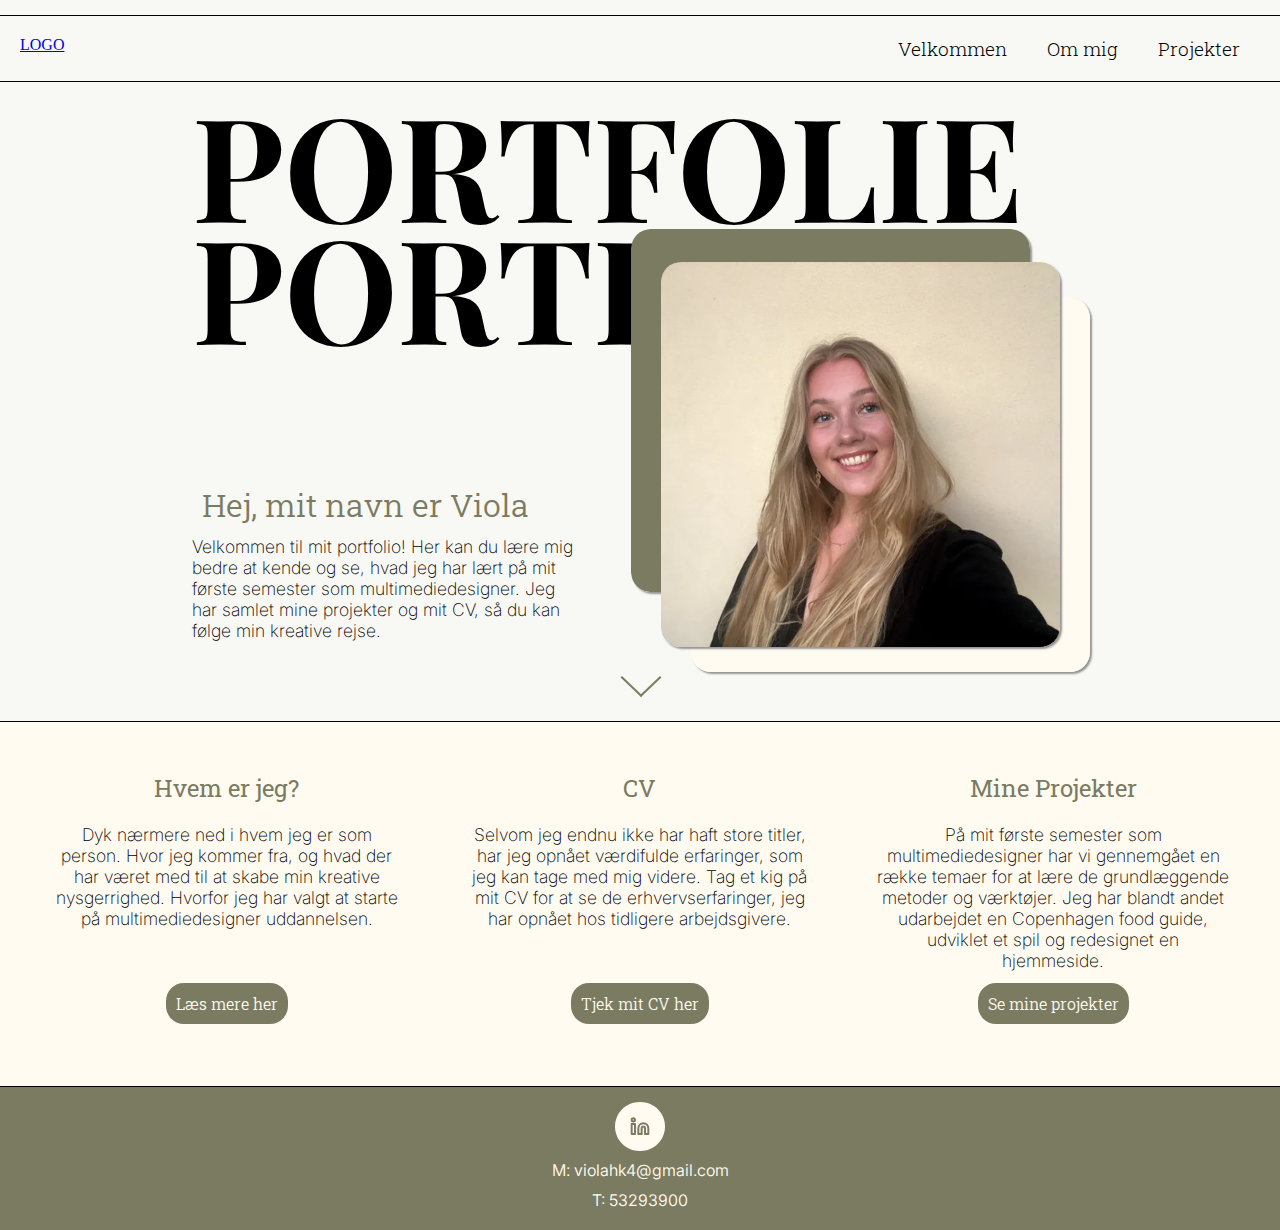
==== index.html @ 85fb4f6e "små rettelser på sider" ====
<!DOCTYPE html>
<html lang="en">
  <head>
    <meta charset="UTF-8" />
    <meta name="viewport" content="width=device-width, initial-scale=1.0" />
    <link rel="stylesheet" href="css/generel.css" />
    <link rel="stylesheet" href="css/index.css" />
    <link rel="preconnect" href="https://fonts.googleapis.com" />
    <link rel="preconnect" href="https://fonts.gstatic.com" crossorigin />
    <link href="https://fonts.googleapis.com/css2?family=Playfair+Display:ital,wght@0,400..900;1,400..900&display=swap" rel="stylesheet" />
    <link rel="preconnect" href="https://fonts.googleapis.com" />
    <link rel="preconnect" href="https://fonts.gstatic.com" crossorigin />
    <link href="https://fonts.googleapis.com/css2?family=Playfair+Display:ital,wght@0,400..900;1,400..900&family=Roboto+Slab:wght@100..900&display=swap" rel="stylesheet" />
    <link rel="preconnect" href="https://fonts.googleapis.com" />
    <link rel="preconnect" href="https://fonts.gstatic.com" crossorigin />
    <link href="https://fonts.googleapis.com/css2?family=Inter:ital,opsz,wght@0,14..32,100..900;1,14..32,100..900&family=Playfair+Display:ital,wght@0,400..900;1,400..900&family=Roboto+Slab:wght@100..900&display=swap" rel="stylesheet" />
    <link rel="preconnect" href="https://fonts.googleapis.com" />
    <link rel="preconnect" href="https://fonts.gstatic.com" crossorigin />
    <link href="https://fonts.googleapis.com/css2?family=Inter:ital,opsz,wght@0,14..32,100..900;1,14..32,100..900&family=Playfair+Display+SC:ital,wght@0,400;0,700;0,900;1,400;1,700;1,900&family=Playfair+Display:ital,wght@0,400..900;1,400..900&family=Roboto+Slab:wght@100..900&display=swap" rel="stylesheet" />
    <title>Forside</title>
  </head>
  <body>
    <header>
      <div class="logo">
        <a href="index.html">LOGO </a>
      </div>
      <nav>
        <ul class="menu">
          <li>
            <a href="index.html" class="button-link">Velkommen</a>
          </li>
          <li>
            <a href="ommig.html" class="button-link">Om mig</a>
          </li>
          <li>
            <a href="projekter.html" class="button-link">Projekter</a>
          </li>
        </ul>
        <div class="burger">
          <div class="line"></div>
          <div class="line"></div>
          <div class="line"></div>
        </div>
      </nav>
    </header>
    <main>
      <div class="flex">
        <div class="overskrift">
          <h1>PORTFOLIE</h1>
          <h1>PORTFOLIE</h1>
        </div>
        <div class="billeder">
          <img src="billeder.tmp/greenbox.svg" class="box1" alt="greenbox" />
          <img src="billeder.tmp/portraet2_resultat.webp" class="portraet" alt="portraet" />
          <img src="billeder.tmp/beigebox.svg" class="box2" alt="beigebox" />
        </div>
        <div class="introduktion">
          <h2>Hej, mit navn er Viola</h2>
          <p>Velkommen til mit portfolio! Her kan du lære mig bedre at kende og se, hvad jeg har lært på mit første semester som multimediedesigner. Jeg har samlet mine projekter og mit CV, så du kan følge min kreative rejse.</p>
        </div>
        <div class="pil_box">
          <a href="#sektion1"><img src="billeder.tmp/pilned.svg" class="pilned" alt="pilned" /></a>
        </div>
      </div>
      <div class="grid_1-1-1">
        <div class="oversigt">
          <h3 id="sektion1">Hvem er jeg?</h3>
          <p>Dyk nærmere ned i hvem jeg er som person. Hvor jeg kommer fra, og hvad der har været med til at skabe min kreative nysgerrighed. Hvorfor jeg har valgt at starte på multimediedesigner uddannelsen.</p>
          <div>
            <a href="ommig.html" class="knap">Læs mere her </a>
          </div>
        </div>
        <div class="oversigt">
          <h3>CV</h3>
          <p>Selvom jeg endnu ikke har haft store titler, har jeg opnået værdifulde erfaringer, som jeg kan tage med mig videre. Tag et kig på mit CV for at se de erhvervserfaringer, jeg har opnået hos tidligere arbejdsgivere.</p>
          <div>
            <a href="ommig.html" class="knap">Tjek mit CV her</a>
          </div>
        </div>
        <div class="oversigt">
          <h3>Mine Projekter</h3>
          <p>På mit første semester som multimediedesigner har vi gennemgået en række temaer for at lære de grundlæggende metoder og værktøjer. Jeg har blandt andet udarbejdet en Copenhagen food guide, udviklet et spil og redesignet en hjemmeside.</p>
          <div>
            <a href="projekter.html" class="knap">Se mine projekter </a>
          </div>
        </div>
      </div>
    </main>
    <footer>
      <a href="www.linkedin.com/in/viola-holm-knudsen-0602ba239"><img src="billeder.tmp/linkedin.svg" alt="linkedin" /></a>
      <p>M: violahk4@gmail.com</p>
      <p>T: 53293900</p>
    </footer>
    <script src="menu.js"></script>
  </body>
</html>
---- css/generel.css ----
/*************** Reset *********************/
* {
  margin: 0px;
  padding: 0px;
  box-sizing: border-box;
}

/* main {
  margin: 20px;
} */

img {
  max-width: 100%;

  object-fit: cover;
}

/* baggrundsfarven på hele siden */
body {
  background-color: rgb(248, 248, 244);
}

h1 {
  font-family: Playfair Display;
  font-size: 2.5rem;
  font-weight: 200;
}

h2 {
  font-family: Roboto slab;
}

h3 {
  font-family: Roboto slab;
}

p {
  font-family: Inter;
  font-weight: 200;
}

/* Menu */
header {
  position: relative;
  border-top: 1px solid;
  border-bottom: 1px solid;
  margin-top: 15px;
  display: flex;
  justify-content: space-between; /* The space-between value displays the flex items with space between them: */
  /* align-items: center; */
  padding: 20px;
}

.menu {
  display: flex;
  list-style: none;
  /* margin: 0;
  padding: 0; */
}

nav {
  display: flex;
  align-items: center;
}

.button-link {
  text-decoration: none; /* Removes the underline */
  font-family: Roboto slab;
  font-size: 1.2rem;
  font-weight: 300; /* font tykkelse */
  color: black;
  padding: 20px;
}

.button-link:hover {
  font-family: Playfair Display SC;
}

/* Burgermenu */
.burger {
  width: 30px;
  height: 20px;
  cursor: pointer;
}

.burger .line {
  width: 100%;
  height: 1px;
  background-color: black;
  margin-bottom: 5px;
  transition: 0.2s linear;
}
.burger {
  display: none;
}

@media screen and (max-width: 800px) {
  .menu {
    display: none;
  }
  .burger {
    display: block;
  }
  .burger.active .line:nth-child(1) {
    transform: rotate(45deg) translate(5px, 5px);
    transition: 0.2s linear;
  }

  .burger.active .line:nth-child(2) {
    opacity: 0;
    transition: 0.15s linear;
    /* Stregen bliver usynlig, når der bliver trykket, da den danner et kryds, kun med line 1 og 2 */
  }

  .burger.active .line:nth-child(3) {
    transform: rotate(-45deg) translate(5px, -5px);
    transition: 0.2s linear;
  }

  nav.active .menu {
    display: block;
    background-color: #ffffff;
    position: absolute;
    top: 94px;
    left: 0;
    width: 100%;
    /* box-shadow: 0 10px 10px rgba(0, 0, 0, 0.1); */
    z-index: 4;
  }

  nav.active .menu li {
    margin: 10px 20px;
  }

  nav.active .menu a {
    font-size: 24px;
  }
}

footer {
  padding: 15px;
  background-color: rgb(123, 123, 97);
  text-align: center;
  color: rgb(255, 251, 241);
  p {
    font-weight: 350;
    padding: 5px;
  }
}
---- css/index.css ----
/*************** Reset *********************/
* {
  margin: 0px;
  padding: 0px;
  box-sizing: border-box;
}

img {
  border-radius: 20px;
}

.flex {
  margin: 20px;
}

/* Overlap af billeder */
.billeder {
  display: grid;
  justify-items: center;
  align-items: center;
  margin: 35px;
  margin-top: -24px;
}

.billeder img {
  box-shadow: 2px 2px 2px rgb(149, 149, 149);
  width: 100%;
  height: auto;
}

.box1 {
  z-index: 1;
  margin-right: 50px;
  margin-bottom: -215px;
}

.box2 {
  z-index: 2;
  margin-top: -275px;
  margin-left: 50px;
}

.portraet {
  z-index: 3;
  margin-top: -60px;
}

.overskrift {
  text-align: center;
  h1 {
    font-size: 4rem;
    line-height: 85%;
    font-weight: 700;
  }
}

.introduktion {
  text-align: center;
  margin-bottom: 40px;
  h2 {
    font-weight: 200;
    margin: 10px;
    color: rgb(123, 123, 97);
  }
}

.grid_1-1-1 {
  text-align: center;
  background-color: rgb(255, 251, 241);
  padding: 20px;
  h3 {
    font-size: 1.5rem;
    margin: 10px;
    font-weight: 400;
    color: rgb(123, 123, 97);
  }
  border-top: 1px solid;
  border-bottom: 1px solid;
}

.knap {
  background-color: rgb(123, 123, 97);
  padding: 10px;
  border-radius: 20px;
  display: inline-block;
  margin: 20px;
  font-family: Roboto slab;
  font-weight: 350;
  color: rgb(255, 251, 241);
  border: 2px solid;
  text-decoration: none;
}

.knap:hover {
  background-color: rgb(255, 251, 241);
  color: rgb(123, 123, 97);
}

.pil_box {
  display: flex;
  justify-content: center;

  margin-top: -5%;
}

.pilned:hover {
  transform: scale(1.3);
}

/* Scroll ved klik af pil ned knap */
:root {
  overflow-y: scroll;
  scroll-behavior: smooth;
}

@media only screen and (min-width: 800px) {
  .grid_1-1-1 {
    display: grid;
    grid-template-columns: 1fr 1fr 1fr;
    .oversigt {
      padding: 20px;
      p {
        font-size: 1.1rem;
      }
    }
  }

  .flex {
    margin-left: 15%;
  }

  .overskrift {
    text-align: left;
    h1 {
      font-size: 9rem;
      line-height: 85%;
    }
  }

  .introduktion {
    text-align: left;
    margin-top: -21%;
    margin-bottom: 8%;
    h2 {
      font-size: 2rem;
      font-weight: 350;
      color: rgb(123, 123, 97);
    }
    p {
      width: 35ch;
      font-size: 1.1rem;
    }
  }

  .billeder {
    display: grid;
    justify-items: center;
    align-items: center;
    margin: 35px;
    margin-top: -11%;
  }

  .billeder img {
    box-shadow: 2px 2px 2px rgb(149, 149, 149);
    width: 40%;
    height: auto;
  }

  .box1 {
    z-index: 1;
    margin-right: -21%;
    margin-bottom: -36%;
  }

  .box2 {
    z-index: 2;
    margin-top: -35%;
    margin-left: 33%;
  }

  .portraet {
    z-index: 3;
    margin-right: -27%;
    margin-top: 3%;
  }

  .pil_box {
    display: flex;
    justify-content: center;
    margin-right: 16%;
    margin-top: -5%;
  }

  .oversigt {
    display: flex;
    flex-direction: column;
    p {
      margin: 10px;
    }
  }

  .oversigt :last-child {
    margin-top: auto;
  }
  .knap {
    margin-top: 10px;
  }
}
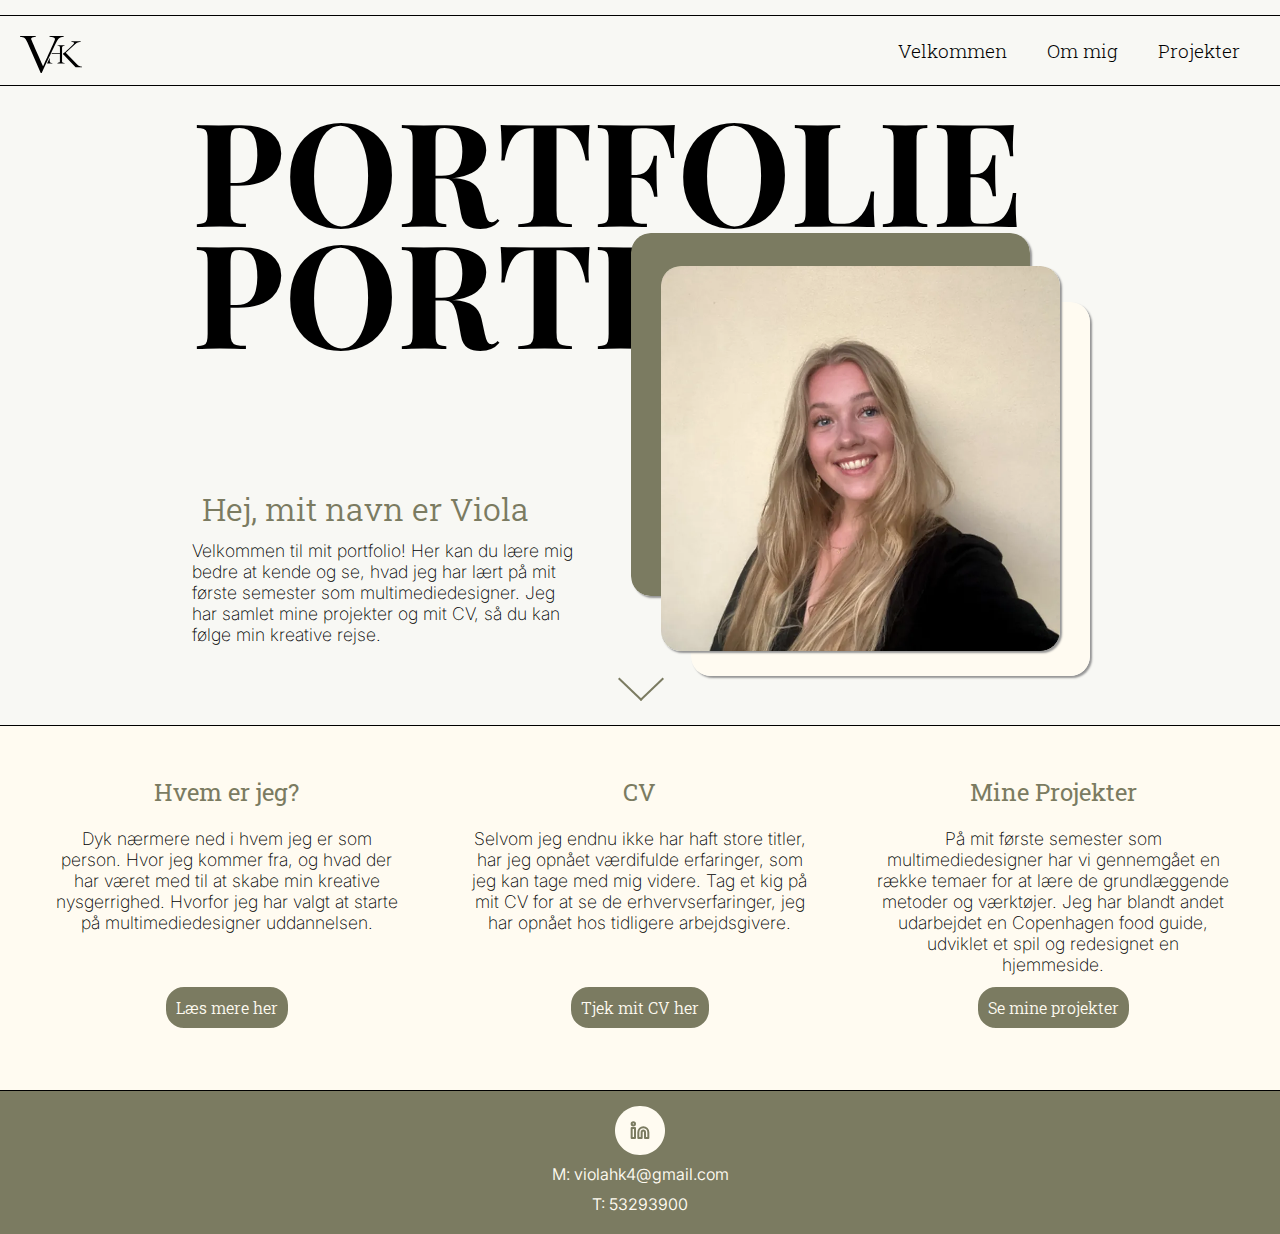
==== commit 1b97b183: "logo tilføjet til alle sider" ====
--- a/index.html
+++ b/index.html
@@ -22,7 +22,7 @@
   <body>
     <header>
       <div class="logo">
-        <a href="index.html">LOGO </a>
+        <a href="index.html"><img src="billeder.tmp/logo.svg" alt="logo" /> </a>
       </div>
       <nav>
         <ul class="menu">
--- a/css/generel.css
+++ b/css/generel.css
@@ -11,7 +11,6 @@
 
 img {
   max-width: 100%;
-
   object-fit: cover;
 }
 
@@ -37,6 +36,14 @@
 p {
   font-family: Inter;
   font-weight: 200;
+}
+
+.logo {
+  width: 5%;
+  margin-bottom: -1%;
+  img {
+    border-radius: none;
+  }
 }
 
 /* Menu */
@@ -95,6 +102,14 @@
 }
 
 @media screen and (max-width: 800px) {
+  .logo {
+    width: 12%;
+    margin-bottom: -1%;
+    img {
+      border-radius: none;
+    }
+  }
+
   .menu {
     display: none;
   }
--- a/css/index.css
+++ b/css/index.css
@@ -3,10 +3,6 @@
   margin: 0px;
   padding: 0px;
   box-sizing: border-box;
-}
-
-img {
-  border-radius: 20px;
 }
 
 .flex {
@@ -26,6 +22,7 @@
   box-shadow: 2px 2px 2px rgb(149, 149, 149);
   width: 100%;
   height: auto;
+  border-radius: 20px;
 }
 
 .box1 {
@@ -114,6 +111,36 @@
 }
 
 @media only screen and (min-width: 800px) {
+  .overskrift,
+  .introduktion {
+    animation-name: slide_in;
+    animation-duration: 3s;
+    animation-iteration-count: 1;
+  }
+
+  @keyframes slide_in {
+    from {
+      translate: -1000px;
+    }
+    to {
+      translate: 0px;
+    }
+  }
+
+  .billeder {
+    animation-name: slide_in2;
+    animation-duration: 3s;
+    animation-iteration-count: 1;
+  }
+  @keyframes slide_in2 {
+    from {
+      translate: 1000px;
+    }
+    to {
+      translate: 0px;
+    }
+  }
+
   .grid_1-1-1 {
     display: grid;
     grid-template-columns: 1fr 1fr 1fr;
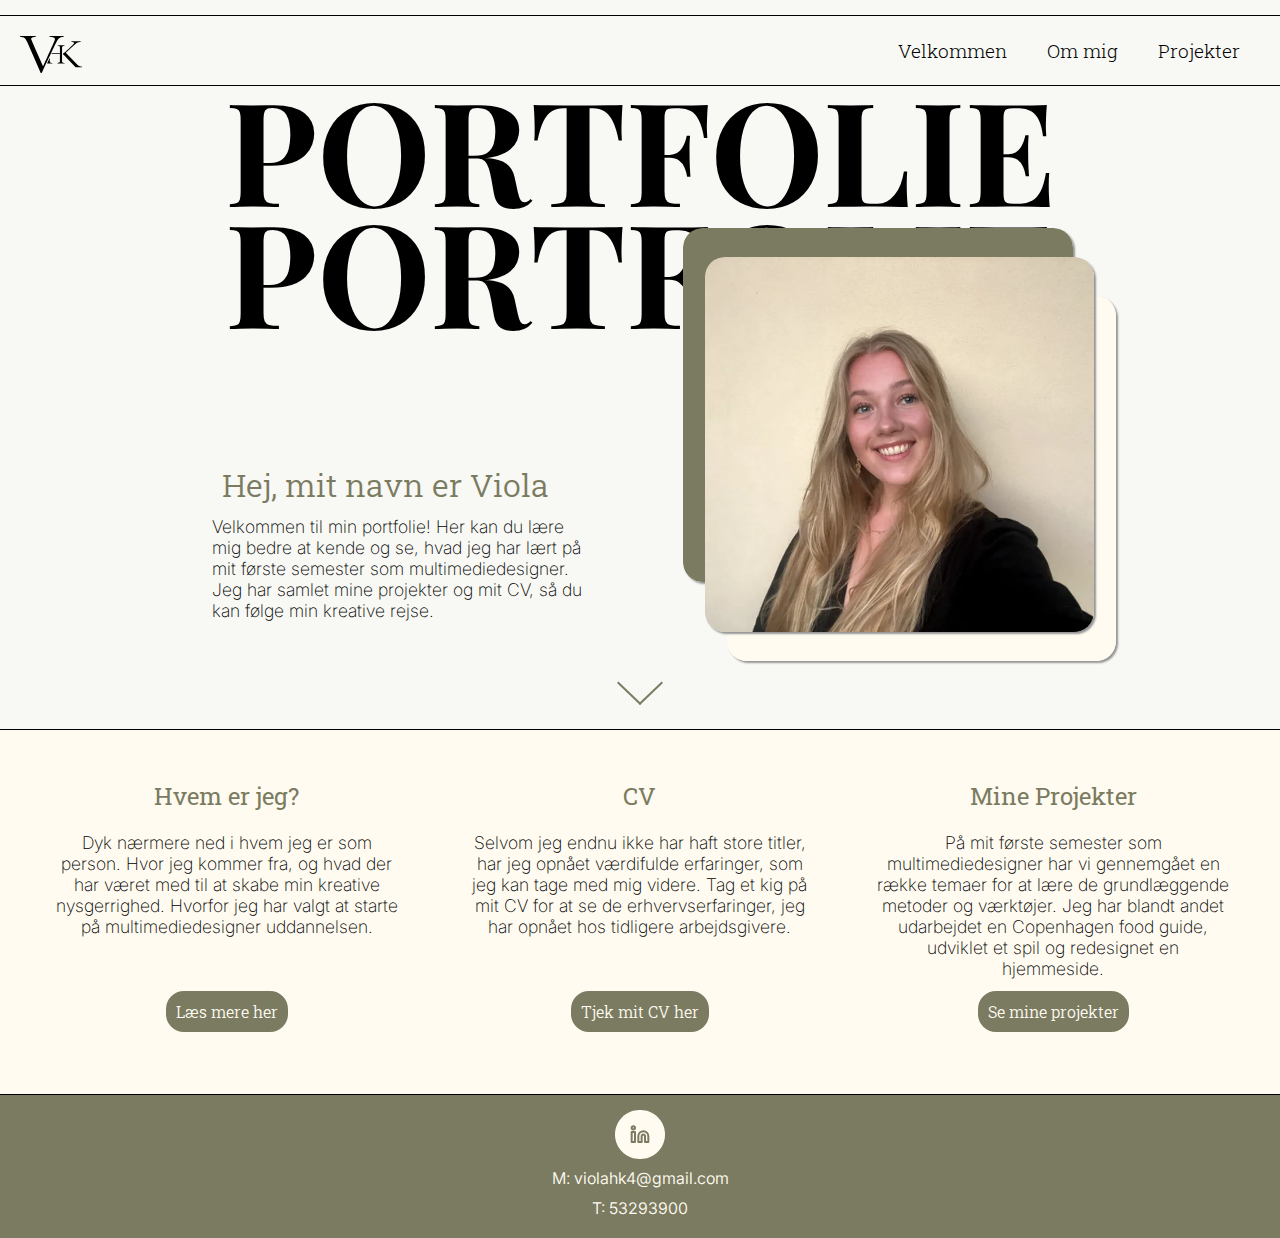
==== commit 510f17bb: "tilføjet favicon til alle sider + ændret i css på index" ====
--- a/index.html
+++ b/index.html
@@ -17,6 +17,7 @@
     <link rel="preconnect" href="https://fonts.googleapis.com" />
     <link rel="preconnect" href="https://fonts.gstatic.com" crossorigin />
     <link href="https://fonts.googleapis.com/css2?family=Inter:ital,opsz,wght@0,14..32,100..900;1,14..32,100..900&family=Playfair+Display+SC:ital,wght@0,400;0,700;0,900;1,400;1,700;1,900&family=Playfair+Display:ital,wght@0,400..900;1,400..900&family=Roboto+Slab:wght@100..900&display=swap" rel="stylesheet" />
+    <link rel="icon" type="image/x-icon" href="billeder.tmp/logo.svg" />
     <title>Forside</title>
   </head>
   <body>
@@ -44,11 +45,11 @@
       </nav>
     </header>
     <main>
-      <div class="flex">
-        <div class="overskrift">
-          <h1>PORTFOLIE</h1>
-          <h1>PORTFOLIE</h1>
-        </div>
+      <div class="overskrift">
+        <h1>PORTFOLIE</h1>
+        <h1>PORTFOLIE</h1>
+      </div>
+      <div class="grid_1-1">
         <div class="billeder">
           <img src="billeder.tmp/greenbox.svg" class="box1" alt="greenbox" />
           <img src="billeder.tmp/portraet2_resultat.webp" class="portraet" alt="portraet" />
@@ -56,12 +57,13 @@
         </div>
         <div class="introduktion">
           <h2>Hej, mit navn er Viola</h2>
-          <p>Velkommen til mit portfolio! Her kan du lære mig bedre at kende og se, hvad jeg har lært på mit første semester som multimediedesigner. Jeg har samlet mine projekter og mit CV, så du kan følge min kreative rejse.</p>
-        </div>
-        <div class="pil_box">
-          <a href="#sektion1"><img src="billeder.tmp/pilned.svg" class="pilned" alt="pilned" /></a>
+          <p>Velkommen til min portfolie! Her kan du lære mig bedre at kende og se, hvad jeg har lært på mit første semester som multimediedesigner. Jeg har samlet mine projekter og mit CV, så du kan følge min kreative rejse.</p>
         </div>
       </div>
+      <div class="pil_box">
+        <a href="#sektion1"><img src="billeder.tmp/pilned.svg" class="pilned" alt="pilned" /></a>
+      </div>
+
       <div class="grid_1-1-1">
         <div class="oversigt">
           <h3 id="sektion1">Hvem er jeg?</h3>
--- a/css/index.css
+++ b/css/index.css
@@ -5,45 +5,40 @@
   box-sizing: border-box;
 }
 
-.flex {
+.grid_1-1 {
   margin: 20px;
+  margin-top: -8%;
 }
 
 /* Overlap af billeder */
 .billeder {
+  width: 100%;
+  aspect-ratio: 1/1;
   display: grid;
-  justify-items: center;
-  align-items: center;
-  margin: 35px;
-  margin-top: -24px;
 }
 
 .billeder img {
   box-shadow: 2px 2px 2px rgb(149, 149, 149);
-  width: 100%;
-  height: auto;
   border-radius: 20px;
-}
-
-.box1 {
-  z-index: 1;
-  margin-right: 50px;
-  margin-bottom: -215px;
+  max-width: 90%;
+  object-fit: cover;
+  align-self: strecht;
+  grid-column: 1 / 2;
+  grid-row: 1 / 2;
+}
+
+.portraet {
+  place-self: center center;
+  z-index: 2;
 }
 
 .box2 {
-  z-index: 2;
-  margin-top: -275px;
-  margin-left: 50px;
-}
-
-.portraet {
-  z-index: 3;
-  margin-top: -60px;
+  place-self: end end;
 }
 
 .overskrift {
   text-align: center;
+
   h1 {
     font-size: 4rem;
     line-height: 85%;
@@ -96,8 +91,7 @@
 .pil_box {
   display: flex;
   justify-content: center;
-
-  margin-top: -5%;
+  margin-bottom: 20px;
 }
 
 .pilned:hover {
@@ -152,22 +146,25 @@
     }
   }
 
-  .flex {
-    margin-left: 15%;
-  }
-
   .overskrift {
-    text-align: left;
+    text-align: center;
     h1 {
       font-size: 9rem;
       line-height: 85%;
     }
   }
 
+  .grid_1-1 {
+    display: grid;
+    grid-template-columns: 1fr 1fr;
+    gap: 7%;
+  }
+
   .introduktion {
+    grid-column: 1;
+    grid-row: 1;
+    place-self: end;
     text-align: left;
-    margin-top: -21%;
-    margin-bottom: 8%;
     h2 {
       font-size: 2rem;
       font-weight: 350;
@@ -179,43 +176,37 @@
     }
   }
 
+  /* overlap af billeder */
   .billeder {
+    width: 75%;
+    aspect-ratio: 1/1;
+    grid-column: 2;
     display: grid;
-    justify-items: center;
-    align-items: center;
-    margin: 35px;
-    margin-top: -11%;
   }
 
   .billeder img {
     box-shadow: 2px 2px 2px rgb(149, 149, 149);
-    width: 40%;
-    height: auto;
-  }
-
-  .box1 {
-    z-index: 1;
-    margin-right: -21%;
-    margin-bottom: -36%;
+    border-radius: 20px;
+    max-width: 90%;
+    object-fit: cover;
+    align-self: strecht;
+    grid-column: 1 / 2;
+    grid-row: 1 / 2;
+  }
+
+  .portraet {
+    place-self: center center;
+    z-index: 2;
   }
 
   .box2 {
-    z-index: 2;
-    margin-top: -35%;
-    margin-left: 33%;
-  }
-
-  .portraet {
-    z-index: 3;
-    margin-right: -27%;
-    margin-top: 3%;
+    place-self: end end;
   }
 
   .pil_box {
     display: flex;
     justify-content: center;
-    margin-right: 16%;
-    margin-top: -5%;
+    margin-bottom: 20px;
   }
 
   .oversigt {
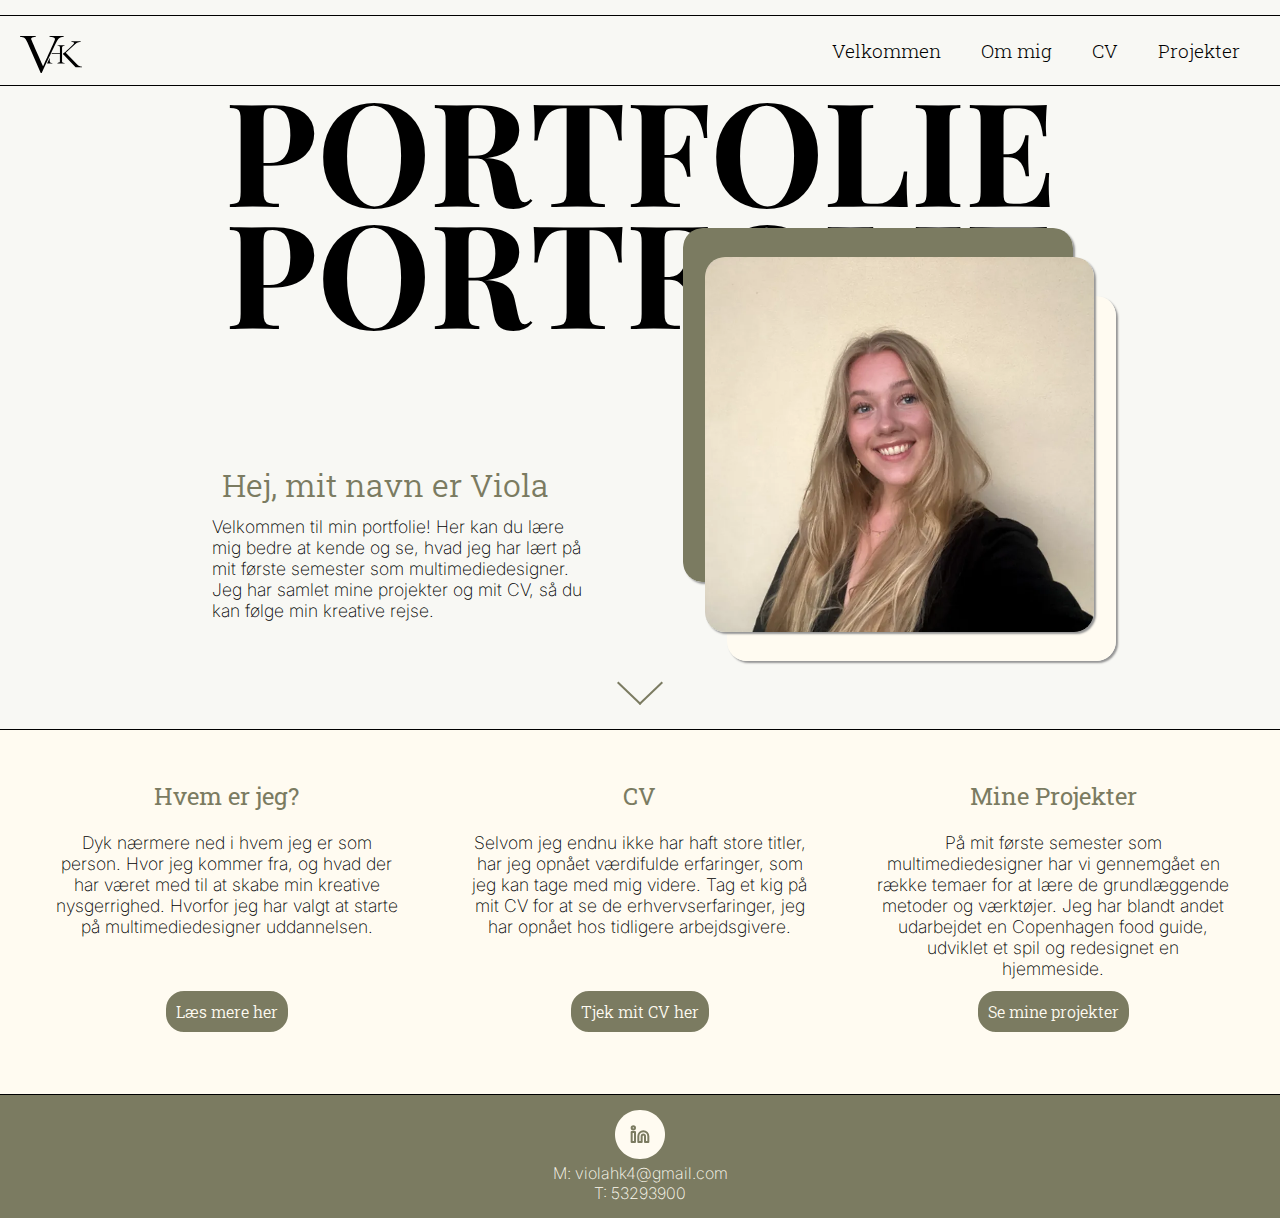
==== commit d748e83d: "valideret sider + ændret sprog til da + ændres fra scss til css" ====
--- a/index.html
+++ b/index.html
@@ -1,5 +1,5 @@
 <!DOCTYPE html>
-<html lang="en">
+<html lang="da">
   <head>
     <meta charset="UTF-8" />
     <meta name="viewport" content="width=device-width, initial-scale=1.0" />
@@ -32,6 +32,9 @@
           </li>
           <li>
             <a href="ommig.html" class="button-link">Om mig</a>
+          </li>
+          <li>
+            <a href="ommig.html#cv_link" class="button-link">CV</a>
           </li>
           <li>
             <a href="projekter.html" class="button-link">Projekter</a>
@@ -76,7 +79,7 @@
           <h3>CV</h3>
           <p>Selvom jeg endnu ikke har haft store titler, har jeg opnået værdifulde erfaringer, som jeg kan tage med mig videre. Tag et kig på mit CV for at se de erhvervserfaringer, jeg har opnået hos tidligere arbejdsgivere.</p>
           <div>
-            <a href="ommig.html" class="knap">Tjek mit CV her</a>
+            <a href="ommig.html#cv_link" class="knap">Tjek mit CV her</a>
           </div>
         </div>
         <div class="oversigt">
--- a/css/generel.css
+++ b/css/generel.css
@@ -41,9 +41,6 @@
 .logo {
   width: 5%;
   margin-bottom: -1%;
-  img {
-    border-radius: none;
-  }
 }
 
 /* Menu */
@@ -105,9 +102,6 @@
   .logo {
     width: 12%;
     margin-bottom: -1%;
-    img {
-      border-radius: none;
-    }
   }
 
   .menu {
@@ -157,8 +151,4 @@
   background-color: rgb(123, 123, 97);
   text-align: center;
   color: rgb(255, 251, 241);
-  p {
-    font-weight: 350;
-    padding: 5px;
-  }
 }
--- a/css/index.css
+++ b/css/index.css
@@ -1,4 +1,3 @@
-/*************** Reset *********************/
 * {
   margin: 0px;
   padding: 0px;
@@ -13,16 +12,14 @@
 /* Overlap af billeder */
 .billeder {
   width: 100%;
-  aspect-ratio: 1/1;
+  aspect-ratio: 1;
   display: grid;
 }
-
 .billeder img {
-  box-shadow: 2px 2px 2px rgb(149, 149, 149);
+  box-shadow: 2px 2px 2px #959595;
   border-radius: 20px;
   max-width: 90%;
   object-fit: cover;
-  align-self: strecht;
   grid-column: 1 / 2;
   grid-row: 1 / 2;
 }
@@ -38,54 +35,56 @@
 
 .overskrift {
   text-align: center;
-
-  h1 {
-    font-size: 4rem;
-    line-height: 85%;
-    font-weight: 700;
-  }
+}
+
+.overskrift h1 {
+  font-size: 4rem;
+  line-height: 85%;
+  font-weight: 700;
 }
 
 .introduktion {
   text-align: center;
   margin-bottom: 40px;
-  h2 {
-    font-weight: 200;
-    margin: 10px;
-    color: rgb(123, 123, 97);
-  }
+}
+
+.introduktion h2 {
+  font-weight: 200;
+  margin: 10px;
+  color: #7b7b61;
 }
 
 .grid_1-1-1 {
   text-align: center;
-  background-color: rgb(255, 251, 241);
+  background-color: #fffbf1;
   padding: 20px;
-  h3 {
-    font-size: 1.5rem;
-    margin: 10px;
-    font-weight: 400;
-    color: rgb(123, 123, 97);
-  }
   border-top: 1px solid;
   border-bottom: 1px solid;
 }
 
+.grid_1-1-1 h3 {
+  font-size: 1.5rem;
+  margin: 10px;
+  font-weight: 400;
+  color: #7b7b61;
+}
+
 .knap {
-  background-color: rgb(123, 123, 97);
+  background-color: #7b7b61;
   padding: 10px;
   border-radius: 20px;
   display: inline-block;
   margin: 20px;
   font-family: Roboto slab;
   font-weight: 350;
-  color: rgb(255, 251, 241);
+  color: #fffbf1;
   border: 2px solid;
   text-decoration: none;
 }
 
 .knap:hover {
-  background-color: rgb(255, 251, 241);
-  color: rgb(123, 123, 97);
+  background-color: #fffbf1;
+  color: #7b7b61;
 }
 
 .pil_box {
@@ -111,13 +110,12 @@
     animation-duration: 3s;
     animation-iteration-count: 1;
   }
-
   @keyframes slide_in {
     from {
-      translate: -1000px;
+      transform: translate(-1000px);
     }
     to {
-      translate: 0px;
+      transform: translate(0px);
     }
   }
 
@@ -126,32 +124,36 @@
     animation-duration: 3s;
     animation-iteration-count: 1;
   }
+
   @keyframes slide_in2 {
     from {
-      translate: 1000px;
+      transform: translate(1000px);
     }
     to {
-      translate: 0px;
+      transform: translate(0px);
     }
   }
 
   .grid_1-1-1 {
     display: grid;
     grid-template-columns: 1fr 1fr 1fr;
-    .oversigt {
-      padding: 20px;
-      p {
-        font-size: 1.1rem;
-      }
-    }
+  }
+
+  .grid_1-1-1 .oversigt {
+    padding: 20px;
+  }
+
+  .grid_1-1-1 .oversigt p {
+    font-size: 1.1rem;
   }
 
   .overskrift {
     text-align: center;
-    h1 {
-      font-size: 9rem;
-      line-height: 85%;
-    }
+  }
+
+  .overskrift h1 {
+    font-size: 9rem;
+    line-height: 85%;
   }
 
   .grid_1-1 {
@@ -165,31 +167,32 @@
     grid-row: 1;
     place-self: end;
     text-align: left;
-    h2 {
-      font-size: 2rem;
-      font-weight: 350;
-      color: rgb(123, 123, 97);
-    }
-    p {
-      width: 35ch;
-      font-size: 1.1rem;
-    }
-  }
-
-  /* overlap af billeder */
+  }
+
+  .introduktion h2 {
+    font-size: 2rem;
+    font-weight: 350;
+    color: #7b7b61;
+  }
+
+  .introduktion p {
+    width: 35ch;
+    font-size: 1.1rem;
+    /* overlap af billeder */
+  }
+
   .billeder {
     width: 75%;
-    aspect-ratio: 1/1;
+    aspect-ratio: 1;
     grid-column: 2;
     display: grid;
   }
 
   .billeder img {
-    box-shadow: 2px 2px 2px rgb(149, 149, 149);
+    box-shadow: 2px 2px 2px #959595;
     border-radius: 20px;
     max-width: 90%;
     object-fit: cover;
-    align-self: strecht;
     grid-column: 1 / 2;
     grid-row: 1 / 2;
   }
@@ -212,14 +215,16 @@
   .oversigt {
     display: flex;
     flex-direction: column;
-    p {
-      margin: 10px;
-    }
+  }
+
+  .oversigt p {
+    margin: 10px;
   }
 
   .oversigt :last-child {
     margin-top: auto;
   }
+
   .knap {
     margin-top: 10px;
   }
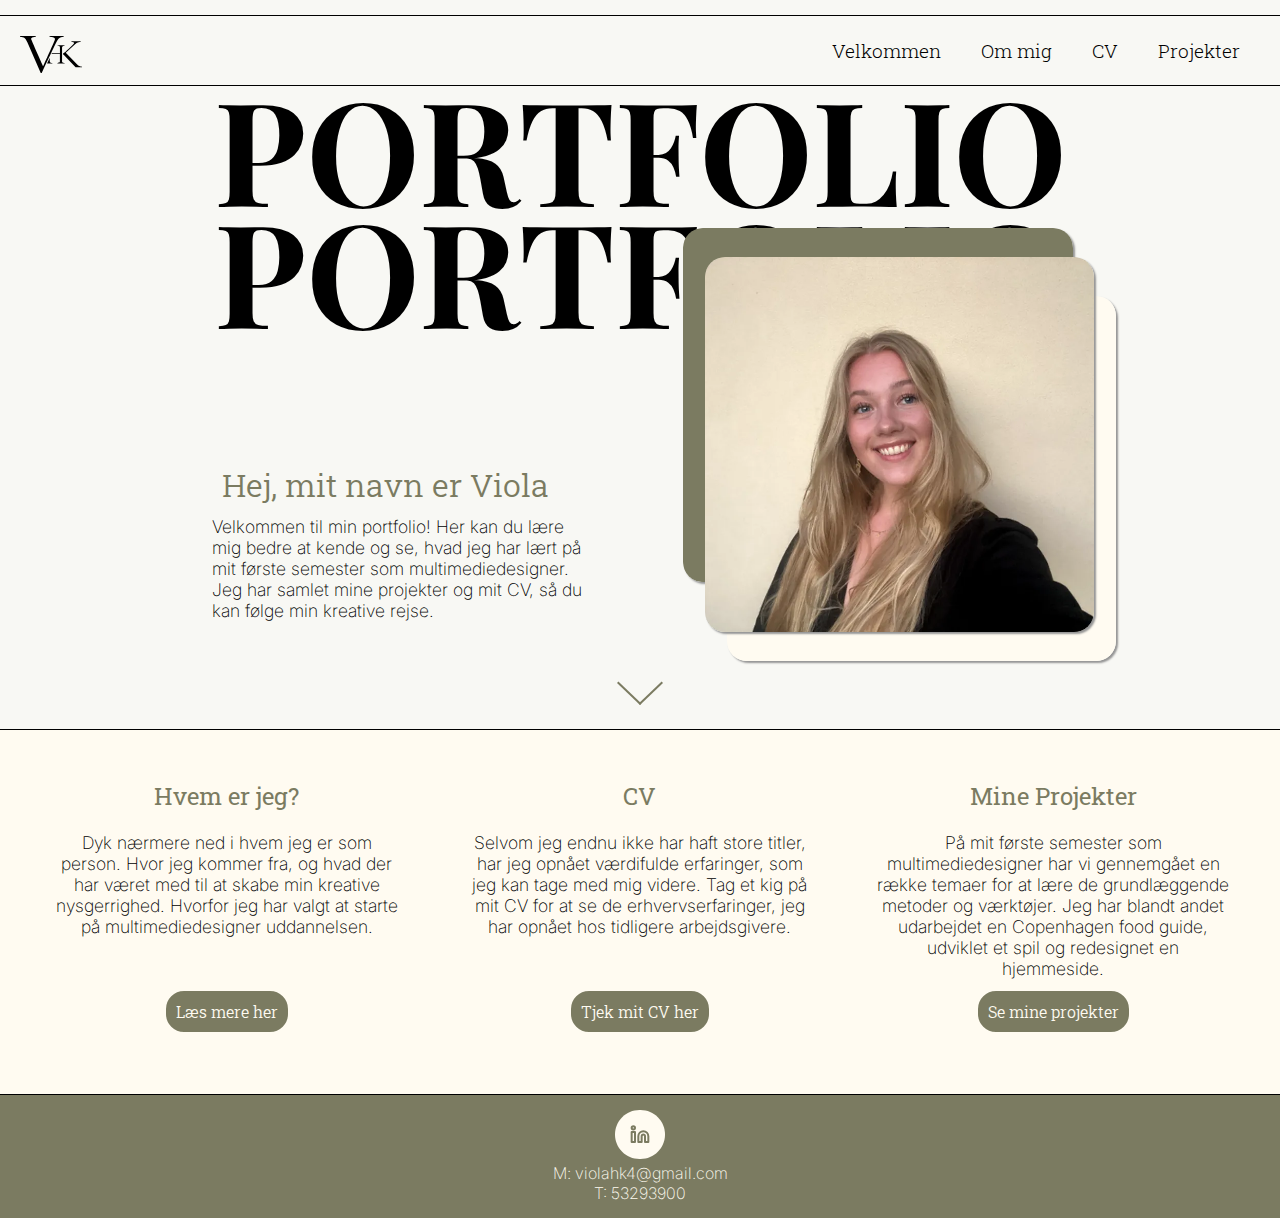
==== commit 988183cf: "stavefejl" ====
--- a/index.html
+++ b/index.html
@@ -3,6 +3,7 @@
   <head>
     <meta charset="UTF-8" />
     <meta name="viewport" content="width=device-width, initial-scale=1.0" />
+
     <link rel="stylesheet" href="css/generel.css" />
     <link rel="stylesheet" href="css/index.css" />
     <link rel="preconnect" href="https://fonts.googleapis.com" />
@@ -49,8 +50,8 @@
     </header>
     <main>
       <div class="overskrift">
-        <h1>PORTFOLIE</h1>
-        <h1>PORTFOLIE</h1>
+        <h1>PORTFOLIO</h1>
+        <h1>PORTFOLIO</h1>
       </div>
       <div class="grid_1-1">
         <div class="billeder">
@@ -60,7 +61,7 @@
         </div>
         <div class="introduktion">
           <h2>Hej, mit navn er Viola</h2>
-          <p>Velkommen til min portfolie! Her kan du lære mig bedre at kende og se, hvad jeg har lært på mit første semester som multimediedesigner. Jeg har samlet mine projekter og mit CV, så du kan følge min kreative rejse.</p>
+          <p>Velkommen til min portfolio! Her kan du lære mig bedre at kende og se, hvad jeg har lært på mit første semester som multimediedesigner. Jeg har samlet mine projekter og mit CV, så du kan følge min kreative rejse.</p>
         </div>
       </div>
       <div class="pil_box">
